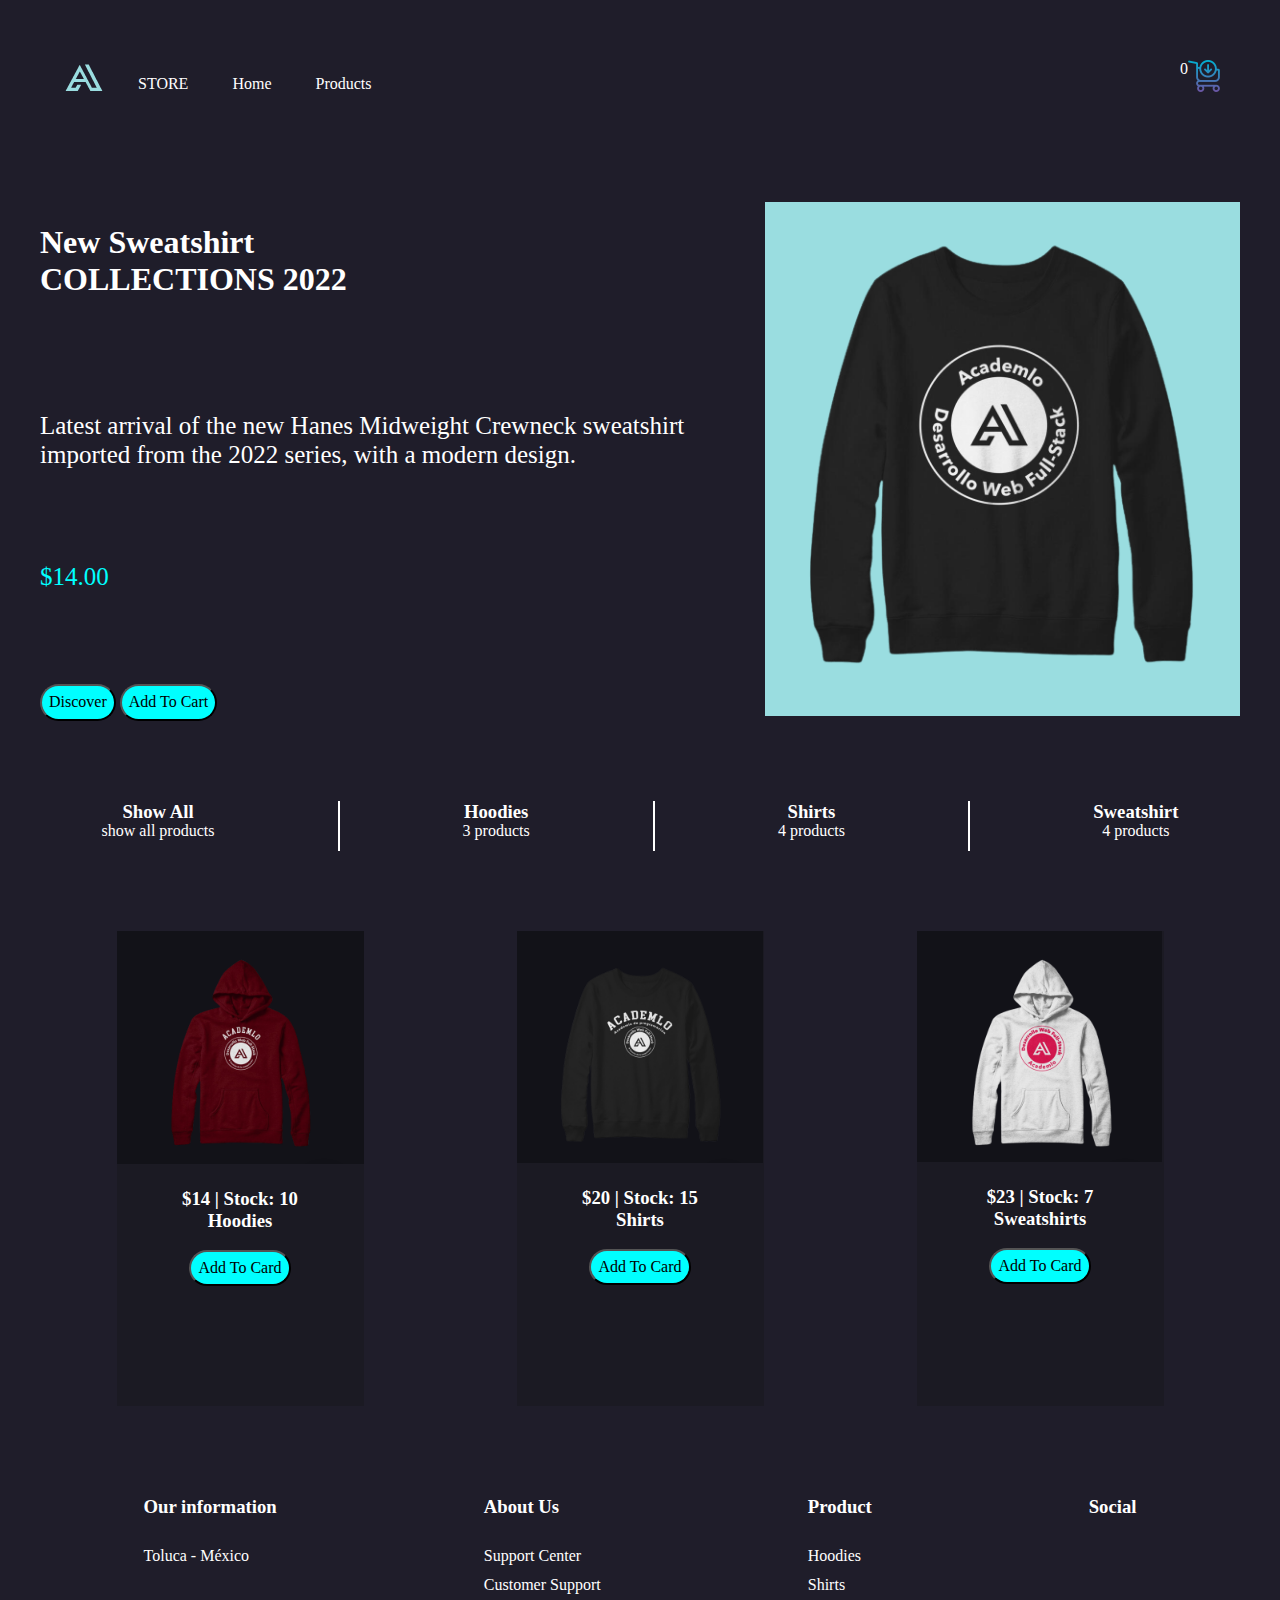
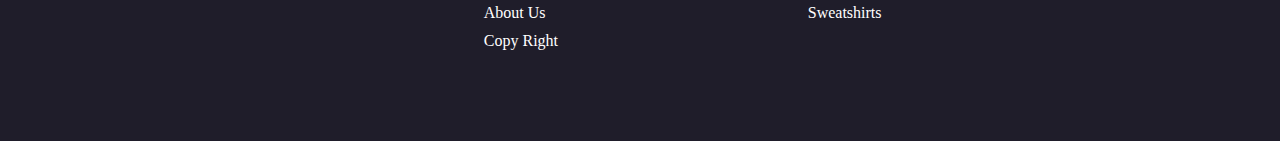
==== index.html @ 2d5f8ec4 "Subiendo" ====
<!DOCTYPE html>
<html lang="en">
<head>
  <meta charset="UTF-8">
  <meta http-equiv="X-UA-Compatible" content="IE=edge">
  <meta name="viewport" content="width=device-width, initial-scale=1.0">
  <title>E-Commerce</title>
  <link rel="stylesheet" href="./css/normalize.css">
  <link rel="stylesheet" href="./css/style.css">
</head>
<body>
  <div class="container">
    <nav>
      <div class="nav">
        <div>
          <img class="logo" src="./img/logo.png" alt="">
        </div>
        <div class="links">
          <a href="#">STORE</a>
          <a href="./index.html">Home</a>
          <a href="#">Products</a>
        </div>
      </div>
        <div class="shopping-cart">
          <div class="header-cart-notification">0</div>
          <a href="./carrito.html"><img class="logo-card" src="./img/anadir-a-la-cesta.png" alt=""></a>
        </div>
    </nav>
  </div>

  <div class="container">
    <div class="home">
      <div class="home-cont">
        <h1>New Sweatshirt <br>COLLECTIONS 2022</h1>
        <p>Latest arrival of the new Hanes Midweight Crewneck sweatshirt imported from the 2022 series, with a modern design.</p>
        <p class="price-home">$14.00</p>
        <div>
          <button class="button-home">Discover</button> <button class="button-home">Add To Cart</button>
        </div>
      </div>
      <div>
        <img src="./img/buzo4.png" alt="">
      </div>
    </div>
  </div>

  <div class="container">
    <div class="products">
      <div>
        <h3>Show All</h3>
        <p>show all products</p>
      </div>
      <div class="linea"></div>
      <div>
        <h3>Hoodies</h3>
        <p>3 products</p>
      </div>
      <div class="linea"></div>
      <div>
        <h3>Shirts</h3>
        <p>4 products</p>
      </div>
      <div class="linea"></div>
      <div>
        <h3>Sweatshirt</h3>
        <p>4 products</p>
      </div>
    </div>
  </div>

  <div class="container">
    <div class="cards fila" id="contenedorProductos">
      <!-- Cargado con Js -->
    </div>

    <div class="container">
      <div class="footer">
        <div>
          <h3>Our information</h3>
          <p>Toluca - México</p>
        </div>
        <div>
          <h3>About Us</h3>
          <p>Support Center</p>
          <p>Customer Support</p>
          <p>About Us</p>
          <p>Copy Right</p>
        </div>
        <div>
          <h3>Product</h3>
          <p>Hoodies</p>
          <p>Shirts</p>
          <p>Sweatshirts</p>
        </div>
        <div>
          <h3>Social</h3>
        </div>
      </div>
    </div>
</body>
<script src="./js/script.js"></script>
<script src="./js/carrito.js"></script>
</html>
---- css/style.css ----
:root {
  --background-color: #1F1D2A;
  --cards-color: #1B1A23;
  --footer-color: #14131C;
}

html {
  box-sizing: border-box;
}

*,
*:before,
*:after {
  box-sizing: inherit;
  padding: 0;
  margin: 0;
}

body {
  background-color: var(--background-color);
  color: white;
}

a {
  text-decoration: none;
}

.linea {
  display: flex;
  border: 0.5px solid white;
  height: 50px;
}

.container {
  margin: auto;
  width: 100%;
  max-width: 1200px;
  padding: 40px 0;
}

/* Nav */

nav {
  display: grid;
  grid-template-columns: repeat(2, 1fr);
  padding: 20px;
}

.links {
  color: white;
  padding: 15px 10px 0 10px;
}

.links a {
  padding: 0 20px;
  color: white;
}

nav a:hover {
  color: aqua;
}

.nav {
  display: flex;
}

.shopping-cart {
  display: flex;
  justify-content: flex-end;
}

.logo-card {
  cursor: pointer;
}

/* Home */

.home {
  display: flex;
  justify-content: center;
  gap: 20px;
}

.home-cont {
  display: flex;
  flex-direction: column;
  justify-content: space-between;
}

.button-home {
  padding: 7px;
  border-radius: 100px;
  cursor: pointer;
  background-color: aqua;
}

.price-home {
  color: aqua;
  font-size: 40px;
}

.home p {
  font-size: 25px;
}

/* Products */

.products {
  display: flex;
  justify-content: space-around;
  text-align: center;
}

.cards {
  display: flex;
  justify-content: space-around;
}

.card {
  width: 247px;
  height: 475px;
  background-color: var(--cards-color);
}

.card-buzo {
  padding-top: 20px;
  text-align: center;
}

.input-res {
  width: 20px;
}

.input-sum {
  width: 20px;
}

.input-number, .input-number2, .input-number3 {
  text-align: center;
}

.details-button {
  padding: 7px;
  border-radius: 100px;
  cursor: pointer;
  background-color: aqua;
}

.btn-rest-sum {
  padding: 20px;
  gap: 20px;
}

.menos, .menos2, .menos3 {
 margin-right: 90px;
 border-radius: 100px;
 cursor: pointer;
}

.mas, .mas2, .mas3 {
  border-radius: 100px;
  cursor: pointer;
}

/* Footer */

.footer {
  display: flex;
  justify-content: space-around;
}

.footer h3 {
  padding-top: 50px;
  padding-bottom: 30px;
}

.footer p {
  padding-bottom: 10px;
}


/* SECCION CARRITO */

.seccion-carrito{
  padding: 2rem 0;
}

.seccion-carrito .subtitulo-seccion{
  width: 300px;
  text-align: center;
  margin: auto;
  padding: 1rem;
  border-bottom: 1px solid aqua;
}


.seccion-carrito .carrito {
  display: flex;
  justify-content: center;
  margin-top: 2.5rem;
  flex-wrap: wrap;
}
.seccion-carrito .carrito .producto{
  text-align: center;
  padding: 1rem;
  width: 28%;
  border: 2px solid aqua;
  border-radius: 10px;
  margin: 0 .5rem;
}
.carrito .producto img{
  max-width: 200px;
}
.carrito .producto .inputCantidad {
 
  max-width: 30px;
}
.carrito .producto .cantidad{
  margin-bottom: 1rem;
}
.carrito .producto .precio{
  font-weight: bold;
  color: #e94959;
  margin-bottom: 1rem;
}
.carrito .producto a{
  text-decoration: none;
  background-color: aqua;
  padding: 0.5rem 0.7rem;
  color: red;
  font-weight: bold;
  border-radius: 5px;
  transition: all .5s ease;
}

.contenedor-total{
  margin-top: 1rem;
  border: 1px solid aqua;
  padding: 1rem;
  text-align: right;
  display: none;
}
.contenedor-total p{
  font-weight: bold;
  margin-bottom: 1rem;
}
#comprar{
  padding: .5rem .8rem;
  border-radius: 5px;
  background-color: aqua;
  color: #fff;
  text-decoration: none;
}
.msj-compra{
  font-size: 30px;
  font-weight: bold;
  letter-spacing: 1.3px;
  color: aqua;
}
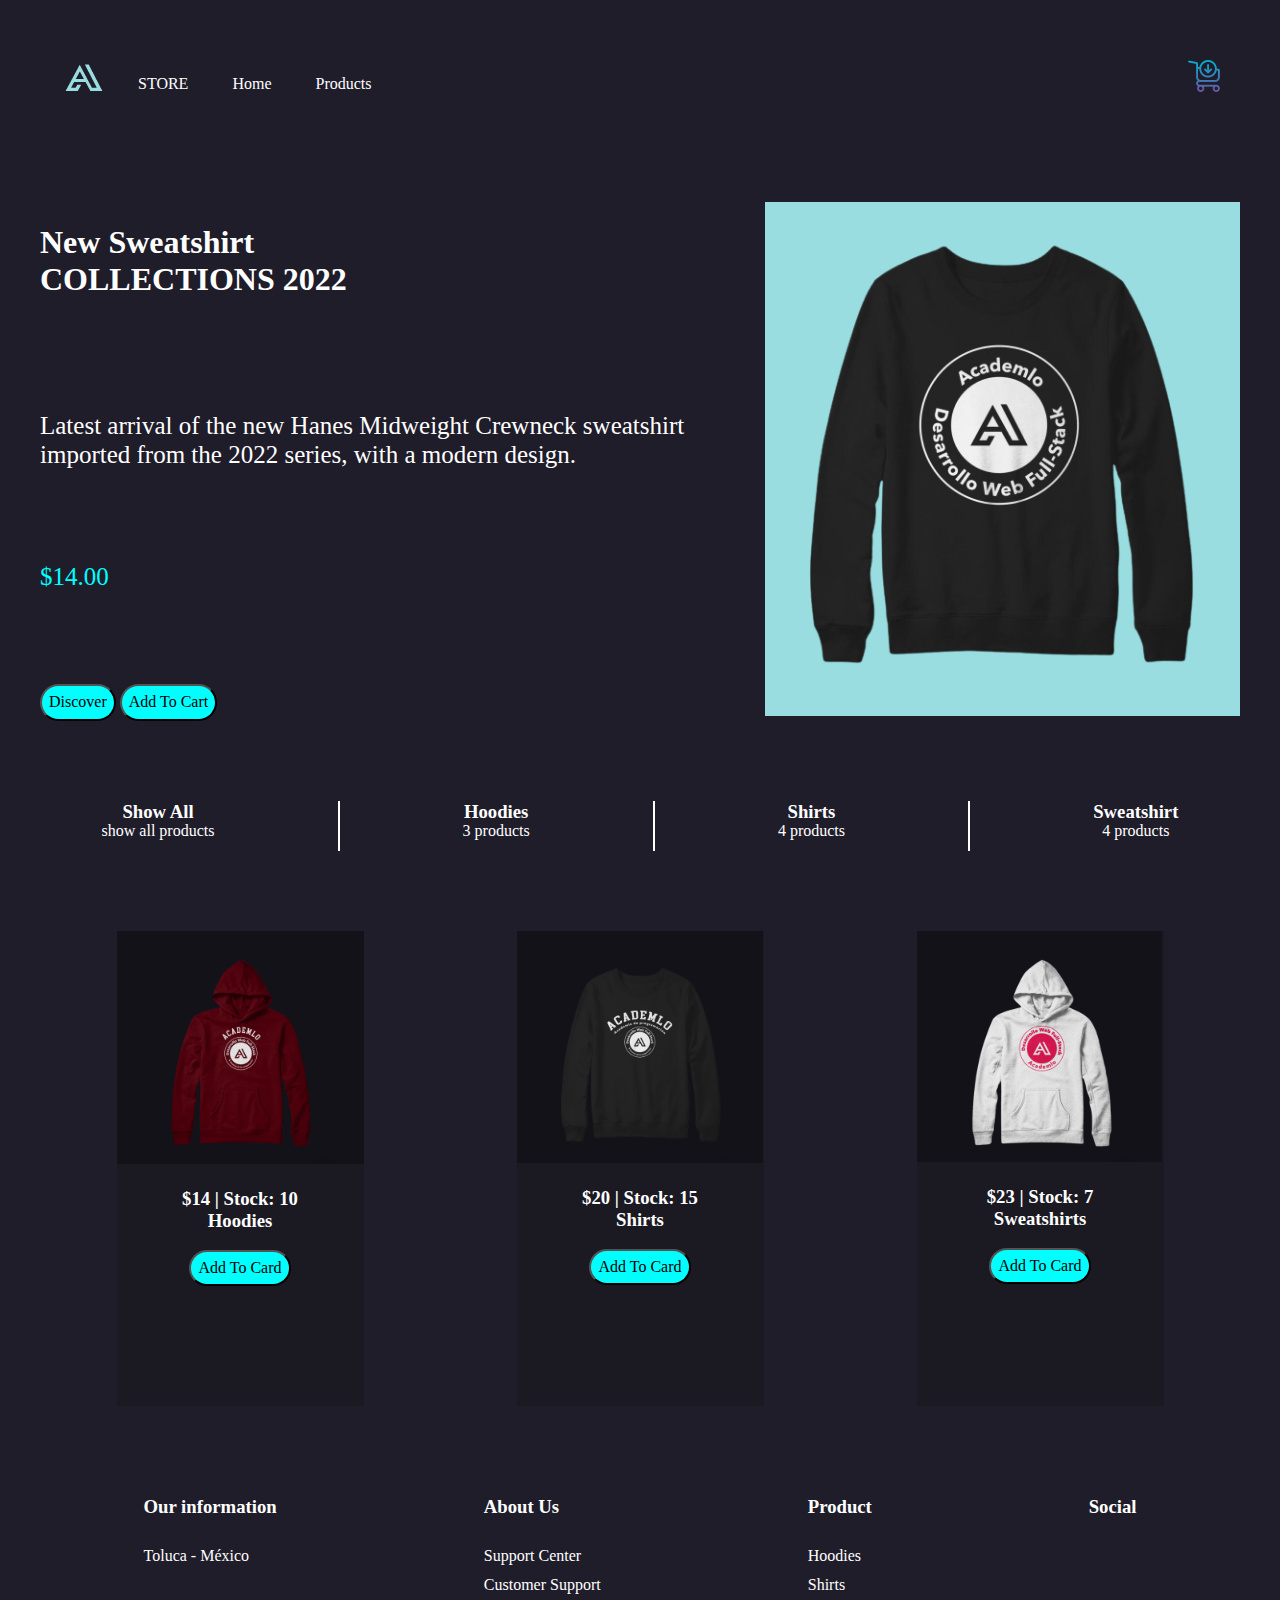
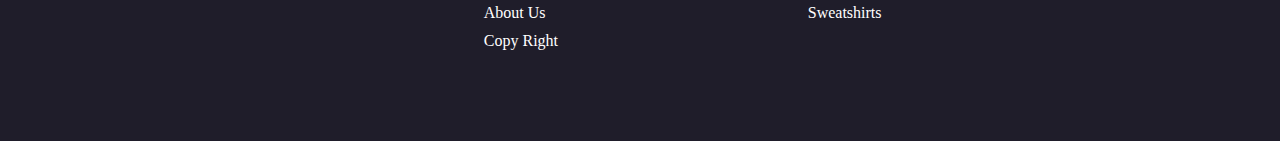
==== commit 9fe8e776: "Actualizacion" ====
--- a/index.html
+++ b/index.html
@@ -22,7 +22,6 @@
         </div>
       </div>
         <div class="shopping-cart">
-          <div class="header-cart-notification">0</div>
           <a href="./carrito.html"><img class="logo-card" src="./img/anadir-a-la-cesta.png" alt=""></a>
         </div>
     </nav>
